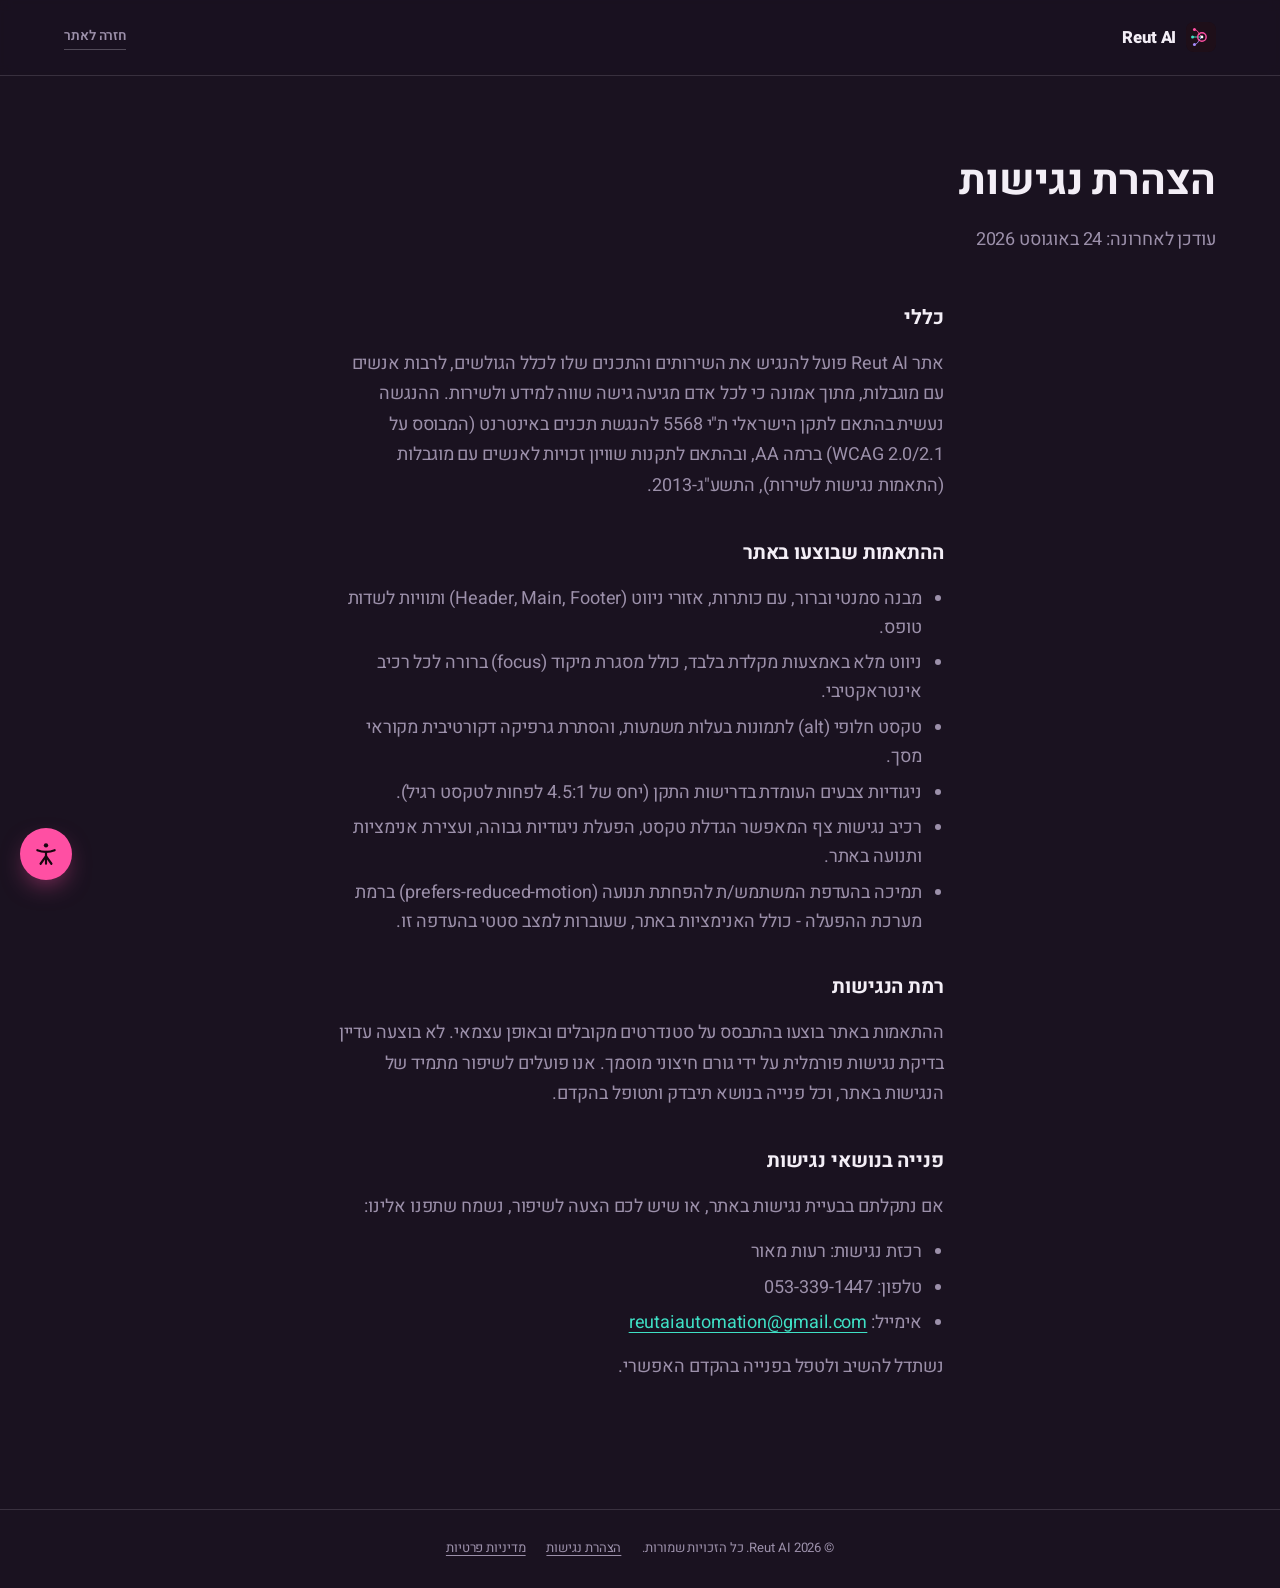
==== accessibility-statement.html @ 4bd415fb "Initial commit: Reut AI website with SEO + case-study redesign - Homepage semantic SEO structure: ti" ====
<!doctype html>
<html lang="he" dir="rtl">
<head>
<meta charset="utf-8">
<meta name="viewport" content="width=device-width, initial-scale=1, viewport-fit=cover">
<title>הצהרת נגישות | Reut AI</title>
<meta name="description" content="הצהרת הנגישות של אתר Reut AI — רמת ההנגשה, אמצעי הנגישות באתר ודרכי פנייה בנושא.">
<link rel="canonical" href="https://reutaisolutions.com/accessibility-statement.html">
<meta name="robots" content="index, follow">
<link rel="preconnect" href="https://fonts.googleapis.com">
<link rel="preconnect" href="https://fonts.gstatic.com" crossorigin>
<link href="https://fonts.googleapis.com/css2?family=Heebo:wght@300;400;500;600;700;800&family=JetBrains+Mono:wght@400;500&display=swap" rel="stylesheet">
<link rel="stylesheet" href="scrollcraft.css">
<style>
:root {
  --sc-canvas: #1A1220; --sc-surface: #241A2E; --sc-ink: #F3EEF6; --sc-ink-soft: #9C90AA;
  --sc-accent: #FF4FA3; --sc-accent-ink: #17060F;
  --sc-font-display: "Heebo", system-ui, sans-serif; --sc-font-text: "Heebo", system-ui, sans-serif;
  --sc-font-mono: "JetBrains Mono", ui-monospace, monospace;
  --brand-pink: #FF4FA3; --brand-turquoise: #3FE0C5; --brand-purple: #A78BFA;
  --sc-hairline: color-mix(in oklab, var(--sc-ink) 14%, transparent);
  --sc-hairline-strong: color-mix(in oklab, var(--sc-ink) 26%, transparent);
}
::selection { background: var(--brand-pink); color: #17060F; }
body { overflow-x: clip; }
.folio {
  position: sticky; inset-inline: 0; top: 0; z-index: 60;
  display: flex; align-items: center; justify-content: space-between;
  padding: clamp(0.9rem, 2vw, 1.4rem) var(--sc-gutter);
  background: color-mix(in oklab, var(--sc-canvas) 88%, transparent);
  backdrop-filter: blur(6px); -webkit-backdrop-filter: blur(6px);
  border-bottom: 1px solid var(--sc-hairline);
}
.folio__mark { display: flex; align-items: center; gap: 0.6rem; font-family: var(--sc-font-display); font-weight: 800; font-size: 1.05rem; color: var(--sc-ink); text-decoration: none; }
.folio__mark svg { width: 30px; height: 30px; flex-shrink: 0; }
.folio__back { font-family: var(--sc-font-text); font-size: 0.85rem; font-weight: 600; color: var(--sc-ink-soft); text-decoration: none; border-bottom: 1px solid var(--sc-hairline-strong); padding-bottom: 2px; }
.folio__back:hover { color: var(--brand-pink); border-color: var(--brand-pink); }

.legal-hero { padding: clamp(3rem, 8vh, 6rem) var(--sc-gutter) 1rem; max-width: var(--sc-maxw); margin-inline: auto; }
.legal-hero h1 { font-family: var(--sc-font-display); font-weight: 700; font-size: clamp(1.8rem, 1.4rem + 2vw, 2.6rem); margin: 0 0 0.6rem; }
.legal-hero p { color: var(--sc-ink-soft); margin: 0; }

.legal-content { max-width: 46rem; margin: 0 auto; padding: 2rem var(--sc-gutter) 7rem; }
.legal-content h2 { font-family: var(--sc-font-display); font-size: 1.25rem; font-weight: 700; margin: 2.2rem 0 0.9rem; }
.legal-content h2:first-child { margin-top: 0; }
.legal-content p { color: var(--sc-ink-soft); line-height: 1.7; margin: 0 0 0.9rem; }
.legal-content ul { margin: 0 0 0.9rem; padding-inline-start: 1.4rem; list-style: disc; color: var(--sc-ink-soft); }
.legal-content li { margin-bottom: 0.4rem; }
.legal-content a { color: var(--brand-turquoise); text-decoration: underline; }
.legal-content a:hover { color: var(--sc-ink); }

.site-footer { border-top: 1px solid var(--sc-hairline); padding: 1.8rem var(--sc-gutter); }
.footer-inner { max-width: var(--sc-maxw); margin-inline: auto; display: flex; flex-wrap: wrap; align-items: center; justify-content: center; gap: 1.3rem; font-size: 0.82rem; color: var(--sc-ink-soft); }
.footer-inner a { color: var(--sc-ink-soft); text-decoration: underline; text-underline-offset: 3px; }
.footer-inner a:hover { color: var(--sc-ink); }

.a11y-fab { position: fixed; bottom: 20px; left: 20px; z-index: 300; width: 52px; height: 52px; border-radius: 50%; border: none; cursor: pointer; background: var(--brand-pink); color: #17060F; display: flex; align-items: center; justify-content: center; box-shadow: 0 10px 26px -8px color-mix(in oklab, var(--brand-pink) 60%, transparent); }
.a11y-fab svg { width: 26px; height: 26px; }
.a11y-panel { position: fixed; bottom: 82px; left: 20px; z-index: 300; width: 260px; background: var(--sc-surface); border: 1px solid var(--sc-hairline-strong); border-radius: var(--sc-r-lg); padding: 1.1rem; box-shadow: var(--sc-e3); display: none; flex-direction: column; gap: 0.8rem; }
.a11y-panel.open { display: flex; }
.a11y-panel h2 { font-size: 0.95rem; font-weight: 700; margin: 0 0 0.2rem; }
.a11y-row { display: flex; align-items: center; justify-content: space-between; gap: 10px; }
.a11y-row span { font-size: 0.85rem; color: var(--sc-ink-soft); }
.a11y-row .grp { display: flex; gap: 6px; }
.a11y-panel button { font-family: var(--sc-font-text); font-size: 0.8rem; background: var(--sc-canvas); color: var(--sc-ink); border: 1px solid var(--sc-hairline-strong); border-radius: var(--sc-r-sm); padding: 6px 10px; cursor: pointer; }
.a11y-panel button[aria-pressed="true"] { background: var(--brand-pink); border-color: var(--brand-pink); color: #17060F; }
.a11y-reset { text-align: center; margin-top: 0.2rem; }
html.a11y-reduce-motion * { animation-duration: 0.001ms !important; transition-duration: 0.001ms !important; }
html.a11y-high-contrast { --sc-canvas:#000; --sc-surface:#000; --sc-ink:#fff; --sc-ink-soft:#fff; --sc-hairline:#fff; --sc-hairline-strong:#fff; --brand-pink:#ff7fc0; --brand-turquoise:#7ff2df; --brand-purple:#c9b8ff; }
html { font-size: calc(100% * var(--a11y-scale, 1)); }
</style>
</head>
<body>

<nav class="folio" aria-label="ניווט ראשי">
  <a href="index.html" class="folio__mark">
    <svg viewBox="0 0 64 64" xmlns="http://www.w3.org/2000/svg" aria-hidden="true" focusable="false">
      <rect width="64" height="64" rx="16" fill="#1E0F19"/>
      <circle cx="18" cy="16" r="3.2" fill="#FF4FA3"/><circle cx="14" cy="32" r="3.2" fill="#3FE0C5"/><circle cx="18" cy="48" r="3.2" fill="#A78BFA"/>
      <path d="M18 16C26 16 26 26 34 32" fill="none" stroke="#FF4FA3" stroke-width="2" stroke-linecap="round"/>
      <path d="M14 32H34" fill="none" stroke="#3FE0C5" stroke-width="2" stroke-linecap="round"/>
      <path d="M18 48C26 48 26 38 34 32" fill="none" stroke="#A78BFA" stroke-width="2" stroke-linecap="round"/>
      <circle cx="34" cy="32" r="9" fill="none" stroke="#FF4FA3" stroke-width="3"/><circle cx="34" cy="32" r="3" fill="#fff"/>
    </svg>
    Reut AI
  </a>
  <a href="index.html" class="folio__back">חזרה לאתר</a>
</nav>

<main>
  <div class="legal-hero">
    <h1>הצהרת נגישות</h1>
    <p>עודכן לאחרונה: 24 באוגוסט 2026</p>
  </div>

  <div class="legal-content">
    <h2>כללי</h2>
    <p>אתר Reut AI פועל להנגיש את השירותים והתכנים שלו לכלל הגולשים, לרבות אנשים עם מוגבלות, מתוך אמונה כי לכל אדם מגיעה גישה שווה למידע ולשירות. ההנגשה נעשית בהתאם לתקן הישראלי ת"י 5568 להנגשת תכנים באינטרנט (המבוסס על WCAG 2.0/2.1) ברמה AA, ובהתאם לתקנות שוויון זכויות לאנשים עם מוגבלות (התאמות נגישות לשירות), התשע"ג-2013.</p>

    <h2>ההתאמות שבוצעו באתר</h2>
    <ul>
      <li>מבנה סמנטי וברור, עם כותרות, אזורי ניווט (Header, Main, Footer) ותוויות לשדות טופס.</li>
      <li>ניווט מלא באמצעות מקלדת בלבד, כולל מסגרת מיקוד (focus) ברורה לכל רכיב אינטראקטיבי.</li>
      <li>טקסט חלופי (alt) לתמונות בעלות משמעות, והסתרת גרפיקה דקורטיבית מקוראי מסך.</li>
      <li>ניגודיות צבעים העומדת בדרישות התקן (יחס של 4.5:1 לפחות לטקסט רגיל).</li>
      <li>רכיב נגישות צף המאפשר הגדלת טקסט, הפעלת ניגודיות גבוהה, ועצירת אנימציות ותנועה באתר.</li>
      <li>תמיכה בהעדפת המשתמש/ת להפחתת תנועה (prefers-reduced-motion) ברמת מערכת ההפעלה - כולל האנימציות באתר, שעוברות למצב סטטי בהעדפה זו.</li>
    </ul>

    <h2>רמת הנגישות</h2>
    <p>ההתאמות באתר בוצעו בהתבסס על סטנדרטים מקובלים ובאופן עצמאי. לא בוצעה עדיין בדיקת נגישות פורמלית על ידי גורם חיצוני מוסמך. אנו פועלים לשיפור מתמיד של הנגישות באתר, וכל פנייה בנושא תיבדק ותטופל בהקדם.</p>

    <h2>פנייה בנושאי נגישות</h2>
    <p>אם נתקלתם בבעיית נגישות באתר, או שיש לכם הצעה לשיפור, נשמח שתפנו אלינו:</p>
    <ul>
      <li>רכזת נגישות: רעות מאור</li>
      <li>טלפון: 053-339-1447</li>
      <li>אימייל: <a href="mailto:reutaiautomation@gmail.com">reutaiautomation@gmail.com</a></li>
    </ul>
    <p>נשתדל להשיב ולטפל בפנייה בהקדם האפשרי.</p>
  </div>
</main>

<footer class="site-footer">
  <div class="footer-inner">
    <span>© <span id="year"></span> Reut AI. כל הזכויות שמורות.</span>
    <a href="accessibility-statement.html">הצהרת נגישות</a>
    <a href="privacy.html">מדיניות פרטיות</a>
  </div>
</footer>

<div class="a11y-panel" id="a11yPanel" role="dialog" aria-label="הגדרות נגישות">
  <h2>הגדרות נגישות</h2>
  <div class="a11y-row"><span>גודל טקסט</span><div class="grp"><button type="button" id="a11yFontDec" aria-label="הקטן טקסט">א-</button><button type="button" id="a11yFontInc" aria-label="הגדל טקסט">א+</button></div></div>
  <div class="a11y-row"><span>ניגודיות גבוהה</span><button type="button" id="a11yContrastToggle" aria-pressed="false">הפעלה</button></div>
  <div class="a11y-row"><span>עצירת אנימציות</span><button type="button" id="a11yMotionToggle" aria-pressed="false">הפעלה</button></div>
  <button type="button" class="a11y-reset" id="a11yReset">איפוס הגדרות</button>
</div>
<button type="button" class="a11y-fab" id="a11yToggle" aria-haspopup="dialog" aria-expanded="false" aria-controls="a11yPanel" aria-label="פתיחת תפריט נגישות">
  <svg viewBox="0 0 24 24" fill="none" aria-hidden="true" focusable="false">
    <circle cx="12" cy="4" r="2" fill="currentColor"/>
    <path d="M4 8.5C6.5 9.5 9 10 12 10C15 10 17.5 9.5 20 8.5" stroke="currentColor" stroke-width="2" stroke-linecap="round"/>
    <path d="M12 10V21" stroke="currentColor" stroke-width="2" stroke-linecap="round"/>
    <path d="M12 14L7 21" stroke="currentColor" stroke-width="2" stroke-linecap="round"/>
    <path d="M12 14L17 21" stroke="currentColor" stroke-width="2" stroke-linecap="round"/>
  </svg>
</button>

<script src="page.js"></script>
</body>
</html>
---- scrollcraft.css ----
/* ============================================================================
   scrollcraft.css: the taste floor
   ----------------------------------------------------------------------------
   Two layers, and the split matters:

     TOKENS   what you override per brand. Colour roles, the type ramp, the
              spacing scale, elevation, motion. A brand is ~12 values.
     DEVICES  what the engine drives. Do not restyle these to taste; they are
              the mechanism. Style your own markup instead.

   Nothing here draws a "component". There are no card, badge, or pill classes,
   because a stylesheet that ships those is how every page built on it ends up
   with the same shapes. You get a floor and a vocabulary; the composition is
   yours.
   ========================================================================== */

/* ---------------------------------------------------------------- tokens -- */
:root {
  /* --- colour roles. Override these six and the page is rebranded. -------- */
  --sc-canvas:      #08090b;   /* the page ground. Drift interpolates this.   */
  --sc-surface:     #101217;   /* anything raised off the ground             */
  --sc-ink:         #f4f2ef;   /* primary text                               */
  --sc-ink-soft:    #9a9ba1;   /* secondary text. Tinted, never flat gray.   */
  --sc-accent:      #d8ff3e;   /* ONE accent. It owns a region, not confetti. */
  --sc-accent-ink:  #08090b;   /* text that sits on the accent               */

  --sc-hairline:    color-mix(in oklab, var(--sc-ink) 12%, transparent);
  --sc-hairline-strong: color-mix(in oklab, var(--sc-ink) 22%, transparent);

  /* --- type. Two families max. Display carries voice, text carries prose. - */
  --sc-font-display: "Instrument Sans", "Geist", system-ui, sans-serif;
  --sc-font-text:    "Geist", system-ui, sans-serif;
  --sc-font-mono:    "Geist Mono", ui-monospace, monospace;

  /* Fluid ramp. Tracking tightens as size grows because a face set at 6rem
     with 0 tracking reads loose; this is optical correction, not decoration. */
  --sc-t-xs:   clamp(0.75rem, 0.72rem + 0.15vw, 0.82rem);
  --sc-t-sm:   clamp(0.875rem, 0.84rem + 0.18vw, 0.95rem);
  --sc-t-base: clamp(1rem, 0.96rem + 0.22vw, 1.125rem);
  --sc-t-lg:   clamp(1.2rem, 1.1rem + 0.5vw, 1.5rem);
  --sc-t-xl:   clamp(1.6rem, 1.35rem + 1.2vw, 2.25rem);
  --sc-t-2xl:  clamp(2.1rem, 1.6rem + 2.4vw, 3.4rem);
  --sc-t-3xl:  clamp(2.8rem, 1.9rem + 4.2vw, 5rem);
  --sc-t-4xl:  clamp(3.4rem, 1.9rem + 6.6vw, 7.5rem);

  --sc-track-tight:  -0.035em;
  --sc-track-snug:   -0.02em;
  --sc-track-normal: -0.005em;
  --sc-track-wide:    0.08em;

  --sc-leading-none: 0.94;
  --sc-leading-tight: 1.06;
  --sc-leading-body: 1.62;

  --sc-measure: 62ch;

  /* --- space. 4px base: the useful middle steps an 8-only scale misses. --- */
  --sc-1: 0.25rem;  --sc-2: 0.5rem;   --sc-3: 0.75rem;  --sc-4: 1rem;
  --sc-5: 1.5rem;   --sc-6: 2rem;     --sc-7: 3rem;     --sc-8: 4rem;
  --sc-9: 6rem;     --sc-10: 8rem;    --sc-11: 12rem;

  /* Section rhythm is fluid so a phone doesn't inherit desktop air. */
  --sc-section: clamp(4.5rem, 9vw, 11rem);
  --sc-gutter:  clamp(1.25rem, 5vw, 5.5rem);
  --sc-maxw:    82rem;

  /* --- radius. Pick one scale for the page and hold it. ------------------- */
  --sc-r-sm: 6px;  --sc-r-md: 12px;  --sc-r-lg: 20px;  --sc-r-pill: 999px;

  /* --- elevation. Every shadow has an offset AND a soft blur, and is tinted
         to the canvas hue. A zero-offset coloured halo is decoration, not
         depth, so there isn't one here. ---------------------------------- */
  --sc-shadow-color: 220 40% 2%;
  --sc-e1: 0 1px 2px hsl(var(--sc-shadow-color) / 0.28),
           0 2px 6px -1px hsl(var(--sc-shadow-color) / 0.20);
  --sc-e2: 0 2px 4px hsl(var(--sc-shadow-color) / 0.24),
           0 8px 18px -4px hsl(var(--sc-shadow-color) / 0.30);
  --sc-e3: 0 4px 8px hsl(var(--sc-shadow-color) / 0.22),
           0 18px 40px -8px hsl(var(--sc-shadow-color) / 0.38),
           0 48px 90px -24px hsl(var(--sc-shadow-color) / 0.30);

  /* Edge light: a 1px top highlight sells a raised surface better than any
     amount of blur, because real raised things catch light on their lip. */
  --sc-edge: inset 0 1px 0 color-mix(in oklab, var(--sc-ink) 10%, transparent);

  /* --- motion. Built-in CSS easings are too weak for UI. ------------------ */
  --sc-ease-out:    cubic-bezier(0.23, 1, 0.32, 1);
  --sc-ease-in-out: cubic-bezier(0.77, 0, 0.175, 1);
  --sc-ease-drawer: cubic-bezier(0.32, 0.72, 0, 1);
  --sc-d-fast: 160ms;  --sc-d-base: 240ms;  --sc-d-slow: 420ms;

  --sc-z-stage: 1; --sc-z-copy: 20; --sc-z-chrome: 60;
}

/* --------------------------------------------------------------- reset -- */
*, *::before, *::after { box-sizing: border-box; }
html { -webkit-text-size-adjust: 100%; scroll-behavior: smooth; }
@media (prefers-reduced-motion: reduce) { html { scroll-behavior: auto; } }

body {
  margin: 0;
  background: var(--sc-canvas);
  color: var(--sc-ink);
  font-family: var(--sc-font-text);
  font-size: var(--sc-t-base);
  line-height: var(--sc-leading-body);
  letter-spacing: var(--sc-track-normal);
  -webkit-font-smoothing: antialiased;
  text-rendering: optimizeLegibility;
  font-synthesis-weight: none;
  overflow-x: clip;
}
img, video, canvas, svg { display: block; max-width: 100%; }
button, input, select, textarea { font: inherit; color: inherit; }

/* ------------------------------------------------- the browser surfaces --
   The parts you did not draw still carry the design. Selection, caret, focus
   ring, scrollbar and tabular numerals all ship with defaults that belong to no
   design system. Theming them is the cheapest signal that a page was built
   rather than assembled, and it is the step that gets skipped most reliably. */
::selection { background: var(--sc-accent); color: var(--sc-accent-ink); }
:root { caret-color: var(--sc-accent); accent-color: var(--sc-accent); }
:focus-visible {
  outline: 2px solid var(--sc-accent);
  outline-offset: 3px;
  border-radius: var(--sc-r-sm);
}
:where(a) { color: inherit; text-decoration-thickness: 1px; text-underline-offset: 0.22em; }
@supports (scrollbar-color: auto) {
  html { scrollbar-color: color-mix(in oklab, var(--sc-ink) 26%, transparent) transparent; scrollbar-width: thin; }
}
:where(table, .sc-nums, [data-sc-count]) { font-variant-numeric: tabular-nums; }

/* ----------------------------------------------------------- typography -- */
.sc-display {
  font-family: var(--sc-font-display);
  font-weight: 500;
  line-height: var(--sc-leading-none);
  letter-spacing: var(--sc-track-tight);
  text-wrap: balance;
  margin: 0;
}
.sc-display--xl { font-size: var(--sc-t-4xl); }
.sc-display--lg { font-size: var(--sc-t-3xl); }
.sc-display--md { font-size: var(--sc-t-2xl); letter-spacing: var(--sc-track-snug); }
.sc-lede {
  font-size: var(--sc-t-lg);
  line-height: 1.44;
  letter-spacing: var(--sc-track-snug);
  color: var(--sc-ink);
  max-width: 46ch;
  text-wrap: pretty;
  margin: 0;
}
.sc-body { max-width: var(--sc-measure); color: var(--sc-ink-soft); text-wrap: pretty; margin: 0; }
.sc-label {
  font-family: var(--sc-font-mono);
  font-size: var(--sc-t-xs);
  letter-spacing: var(--sc-track-wide);
  text-transform: uppercase;
  color: var(--sc-ink-soft);
}

/* ---------------------------------------------------------------- layout -- */
.sc-wrap { width: 100%; max-width: var(--sc-maxw); margin-inline: auto; padding-inline: var(--sc-gutter); }
.sc-section { padding-block: var(--sc-section); }
/* More space above a heading than below it: the gap belongs to the boundary,
   not to the pair. */
.sc-stack > * + * { margin-top: var(--sc-4); }
.sc-stack > :is(h1,h2,h3) { margin-top: var(--sc-7); }
.sc-stack > :is(h1,h2,h3):first-child { margin-top: 0; }
.sc-rule { height: 1px; border: 0; background: var(--sc-hairline); margin: 0; }

/* =============================================================== DEVICES ==
   Driven by the engine. Restyle your own markup, not these.                */

.sc-act--pinned { position: relative; }
.sc-stage {
  position: sticky; top: 0;
  height: 100vh; height: 100svh;
  overflow: clip;
  z-index: var(--sc-z-stage);
}

/* scrub / sequence media */
.sc-stage :is(video[data-sc-scrub], canvas[data-sc-sequence], .sc-stage__poster) {
  position: absolute; inset: 0;
  width: 100%; height: 100%;
  object-fit: cover;
}
video[data-sc-scrub] { opacity: 0; transition: opacity 380ms var(--sc-ease-out); }
.sc-has-clip video[data-sc-scrub] { opacity: 1; }
/* The poster is a live frame-holder, not a placeholder: it stays up until a
   real video frame has painted, which is what stops the blank-stage flash. */
.sc-stage__poster { z-index: 0; transition: opacity 380ms var(--sc-ease-out); }
.sc-has-clip .sc-stage__poster { opacity: 0; }

/* A scrim only where text sits. A full-frame darkening layer flattens the
   image everywhere to fix contrast in one corner. */
.sc-scrim {
  position: absolute; inset: 0; pointer-events: none; z-index: 1;
  background: linear-gradient(
    var(--sc-scrim-angle, 180deg),
    color-mix(in oklab, var(--sc-canvas) var(--sc-scrim-a, 78%), transparent) 0%,
    color-mix(in oklab, var(--sc-canvas) 30%, transparent) 42%,
    transparent 68%);
}
/* Point the scrim at the copy. A scrim gradient that darkens the top while the
   copy sits at the bottom fixes contrast nowhere and flattens the image
   everywhere, which is the most common way text-over-video goes wrong. */
.sc-scrim--bottom { --sc-scrim-angle: 0deg; }
.sc-scrim--left   { --sc-scrim-angle: 90deg; }
.sc-scrim--right  { --sc-scrim-angle: 270deg; }

/* Corner scrims, for copy anchored to a corner. An edge gradient has to darken
   a whole band across the frame to cover one corner; a corner gradient puts the
   density where the text is and leaves the rest of the image alone. Pair with
   .sc-copy--lead / .sc-copy--trail. */
.sc-scrim--lead {
  background: linear-gradient(to top right,
    color-mix(in oklab, var(--sc-canvas) 94%, transparent) 0%,
    color-mix(in oklab, var(--sc-canvas) 72%, transparent) 30%,
    color-mix(in oklab, var(--sc-canvas) 30%, transparent) 52%,
    transparent 72%);
}
.sc-scrim--trail {
  background: linear-gradient(to top left,
    color-mix(in oklab, var(--sc-canvas) 94%, transparent) 0%,
    color-mix(in oklab, var(--sc-canvas) 72%, transparent) 30%,
    color-mix(in oklab, var(--sc-canvas) 30%, transparent) 52%,
    transparent 72%);
}
/* A band across the bottom, for copy that spans the full width of the frame.
   That is what both corner anchors become below 860px, and it is also the right
   shape whenever the copy block is wider than a corner. */
.sc-scrim--band {
  background: linear-gradient(to top,
    color-mix(in oklab, var(--sc-canvas) 94%, transparent) 0%,
    color-mix(in oklab, var(--sc-canvas) 74%, transparent) 22%,
    color-mix(in oklab, var(--sc-canvas) 30%, transparent) 42%,
    transparent 58%);
}
.sc-scrim--vignette {
  background: radial-gradient(120% 90% at 50% 45%, transparent 40%,
              color-mix(in oklab, var(--sc-canvas) 70%, transparent) 100%);
}

/* copy over a stage.
   max-width is in rem, never ch. A `ch` on this container resolves against the
   CONTAINER's font-size (body size), not the display size of the heading inside
   it, so `max-width: 20ch` here silently produces a ~180px column and wraps a
   hero headline to six lines. Set a ch measure on the text element itself. */
.sc-copy {
  position: absolute; z-index: var(--sc-z-copy);
  inset-inline: var(--sc-gutter);
  max-width: min(46rem, 76vw);
  will-change: opacity, transform;
}
.sc-copy--lead   { left: var(--sc-gutter); bottom: clamp(3rem, 12vh, 9rem); }
/* inset-inline FIRST. It is the shorthand for left+right, so declaring it after
   `left: 50%` resets left to auto and the block drifts off the left edge. */
.sc-copy--center { inset-inline: auto; left: 50%; top: 50%; translate: -50% -50%; text-align: center; }
.sc-copy--trail  { inset-inline: auto; right: var(--sc-gutter); bottom: clamp(3rem, 12vh, 9rem); text-align: right; }

/* cue defaults: the engine writes opacity/transform inline, these are the
   pre-paint state so nothing flashes before the first read() */
[data-sc-cue] { opacity: 0; will-change: opacity, transform; }
.sc-ready [data-sc-cue] { transition: none; }

/* kinetic split */
.sc-split { display: inline-block; overflow: hidden; vertical-align: top; }
/* Descenders live below the baseline; a line mask clipped to the line box eats
   the tails off g, y, p, j. The padding buys them room back. */
.sc-split--line { display: block; padding-bottom: 0.14em; margin-bottom: -0.14em; }
.sc-split__i { display: inline-block; will-change: transform, opacity; }
.sc-is-split { opacity: 1 !important; }

/* horizontal rail */
[data-sc-pan] { display: flex; will-change: transform; }

/* reveal + parallax */
[data-sc-reveal] { will-change: clip-path; }
[data-sc-parallax] { will-change: transform; }

/* flow reveal (fires once) */
[data-sc-in], [data-sc-stagger] > * {
  opacity: 0;
  transform: translate3d(0, 14px, 0);
  transition: opacity 620ms var(--sc-ease-out), transform 620ms var(--sc-ease-out);
}
[data-sc-in].sc-in, [data-sc-stagger] > .sc-in { opacity: 1; transform: none; }

/* pointer devices */
[data-sc-tilt] { transform-style: preserve-3d; will-change: transform; }
[data-sc-magnet] { will-change: transform; }
/* isolation always; position only if nothing more specific already set it.
   Written with :where() (zero specificity) on purpose: a plain `position:
   relative` here has the same weight as `.sc-stage` and, being later in the
   file, silently wins. A stage carrying both attributes then stops being
   sticky and the whole act scrolls away instead of pinning. */
[data-sc-spotlight] { isolation: isolate; }
:where([data-sc-spotlight]) { position: relative; }
[data-sc-spotlight]::after {
  content: ""; position: absolute; inset: 0; pointer-events: none; z-index: 2;
  background: radial-gradient(
    28rem 28rem at calc(var(--sc-mx, 0.5) * 100%) calc(var(--sc-my, 0.5) * 100%),
    color-mix(in oklab, var(--sc-accent) 16%, transparent), transparent 70%);
  opacity: 0; transition: opacity var(--sc-d-slow) var(--sc-ease-out);
}
[data-sc-spotlight]:hover::after { opacity: 1; }

/* =========================================================== WORLDFLIGHT ==
   One fixed stage for the whole page. The only thing in document flow is the
   spacer, and it is empty. If you find yourself adding a section here, you want
   act mode instead: the moment a real block scrolls past the fixed stage, the
   page has a seam again and the whole point is gone.                        */

[data-sc-mode="worldflight"] { position: relative; }

.sc-world {
  position: fixed; inset: 0;
  overflow: clip;
  z-index: var(--sc-z-stage);
  background: var(--sc-canvas);
}

/* Every leg is mounted for the life of the page and stacked in the same box.
   The engine owns opacity, visibility and z-index here; do not set them. */
.sc-world__seg {
  position: absolute; inset: 0;
  opacity: 0;
  will-change: opacity;
}
.sc-world__seg > :is(video, img, canvas) {
  position: absolute; inset: 0;
  width: 100%; height: 100%;
  object-fit: cover;
}
/* The poster is the frame-holder AND the first camera move: the engine pushes
   it in slowly until a real decoded frame is available to replace it. */
.sc-world__poster {
  z-index: 0;
  transform-origin: 50% 50%;
  transition: opacity 420ms var(--sc-ease-out);
}
.sc-world__seg > video { z-index: 1; }
.sc-world__seg.sc-has-clip .sc-world__poster { opacity: 0; }
/* The act stylesheet lights a clip through its ancestor act. A worldflight leg
   has no act, so match the class the engine also writes on the clip itself. */
video[data-sc-scrub].sc-has-clip { opacity: 1; }

/* The copy layer is fixed too, and inert by default: the engine hands
   pointer-events back to a block only while it is actually legible. */
.sc-world__copy {
  position: fixed; inset: 0;
  z-index: var(--sc-z-copy);
  pointer-events: none;
}
.sc-world__scrim { position: absolute; inset: 0; pointer-events: none; z-index: 0; }
[data-sc-copy] {
  opacity: 0;
  pointer-events: none;
  will-change: opacity, transform;
}
.sc-ready [data-sc-copy] { transition: none; }

/* The track. Empty on purpose. */
.sc-world__spacer { pointer-events: none; }

/* scroll progress */
[data-sc-progress] {
  position: fixed; inset: 0 0 auto 0; height: 2px; z-index: var(--sc-z-chrome);
  background: var(--sc-accent); transform-origin: 0 50%; transform: scaleX(0);
  will-change: transform;
}

/* ----------------------------------------------------------- atmosphere --
   Depth is not only shadow. Grain keeps a flat dark ground from banding, and
   it is the difference between "a dark page" and "a lit room". */
.sc-grain { position: fixed; inset: 0; pointer-events: none; z-index: 3; opacity: 0.045; }
.sc-grain::before {
  content: ""; position: absolute; inset: -50%;
  background-image: url("data:image/svg+xml;utf8,<svg xmlns='http://www.w3.org/2000/svg' width='140' height='140'><filter id='n'><feTurbulence type='fractalNoise' baseFrequency='0.85' numOctaves='3'/></filter><rect width='140' height='140' filter='url(%23n)'/></svg>");
}

/* -------------------------------------------------------- reduced motion -- */
@media (prefers-reduced-motion: reduce) {
  /* Fewer and gentler, not zero. Opacity still carries the reveal so the page
     is comprehensible; every position change is dropped. */
  [data-sc-in], [data-sc-stagger] > * { transform: none; transition-duration: 220ms; }
  [data-sc-parallax], [data-sc-pan], .sc-split__i { transform: none !important; }
  /* A wipe is a position change too. Show reveal content settled. */
  [data-sc-reveal] { clip-path: none !important; }
  /* A rail's transform IS its navigation, not decoration. Zeroing it the way
     parallax and kinetic type are zeroed parks the act on its first screenful
     and makes everything past the fold unreachable: a device degrading into
     missing content. Hand the travel back to the reader as an ordinary scroll
     region instead, so the same items are all still gettable without motion.
     A build that would rather re-lay the rail out as a grid can still do that;
     this is the floor, not the ceiling. */
  [data-sc-act="pan"] .sc-stage,
  [data-sc-act="pan"] [data-sc-stage] {
    overflow-x: auto; overflow-y: hidden;
    overscroll-behavior-x: contain;
    scroll-snap-type: x proximity;
  }
  [data-sc-pan] > * { scroll-snap-align: center; }
  [data-sc-spotlight]::after { display: none; }
  /* A worldflight keeps its whole story here. No clip is ever fetched, so the
     posters are the film, and they cross-dissolve through exactly the same
     seams at exactly the same scroll positions. The push-in and the copy drift
     are the only things that go. */
  .sc-world__poster, [data-sc-copy] { transform: none !important; }
}

/* --------------------------------------------------------------- mobile -- */
@media (max-width: 860px) {
  .sc-copy { inset-inline: var(--sc-gutter); max-width: none; }
  .sc-copy--trail { text-align: left; }
  .sc-stage { height: 100svh; }
  /* .sc-copy--trail re-anchors to the left and spans the full width here, so a
     bottom-RIGHT corner gradient darkens the one corner the copy just left and
     guarantees a contrast failure over any bright clip. Point the density at
     the copy: the same band .sc-scrim--band paints. */
  .sc-scrim--trail {
    background: linear-gradient(to top,
      color-mix(in oklab, var(--sc-canvas) 94%, transparent) 0%,
      color-mix(in oklab, var(--sc-canvas) 74%, transparent) 22%,
      color-mix(in oklab, var(--sc-canvas) 30%, transparent) 42%,
      transparent 58%);
  }
}
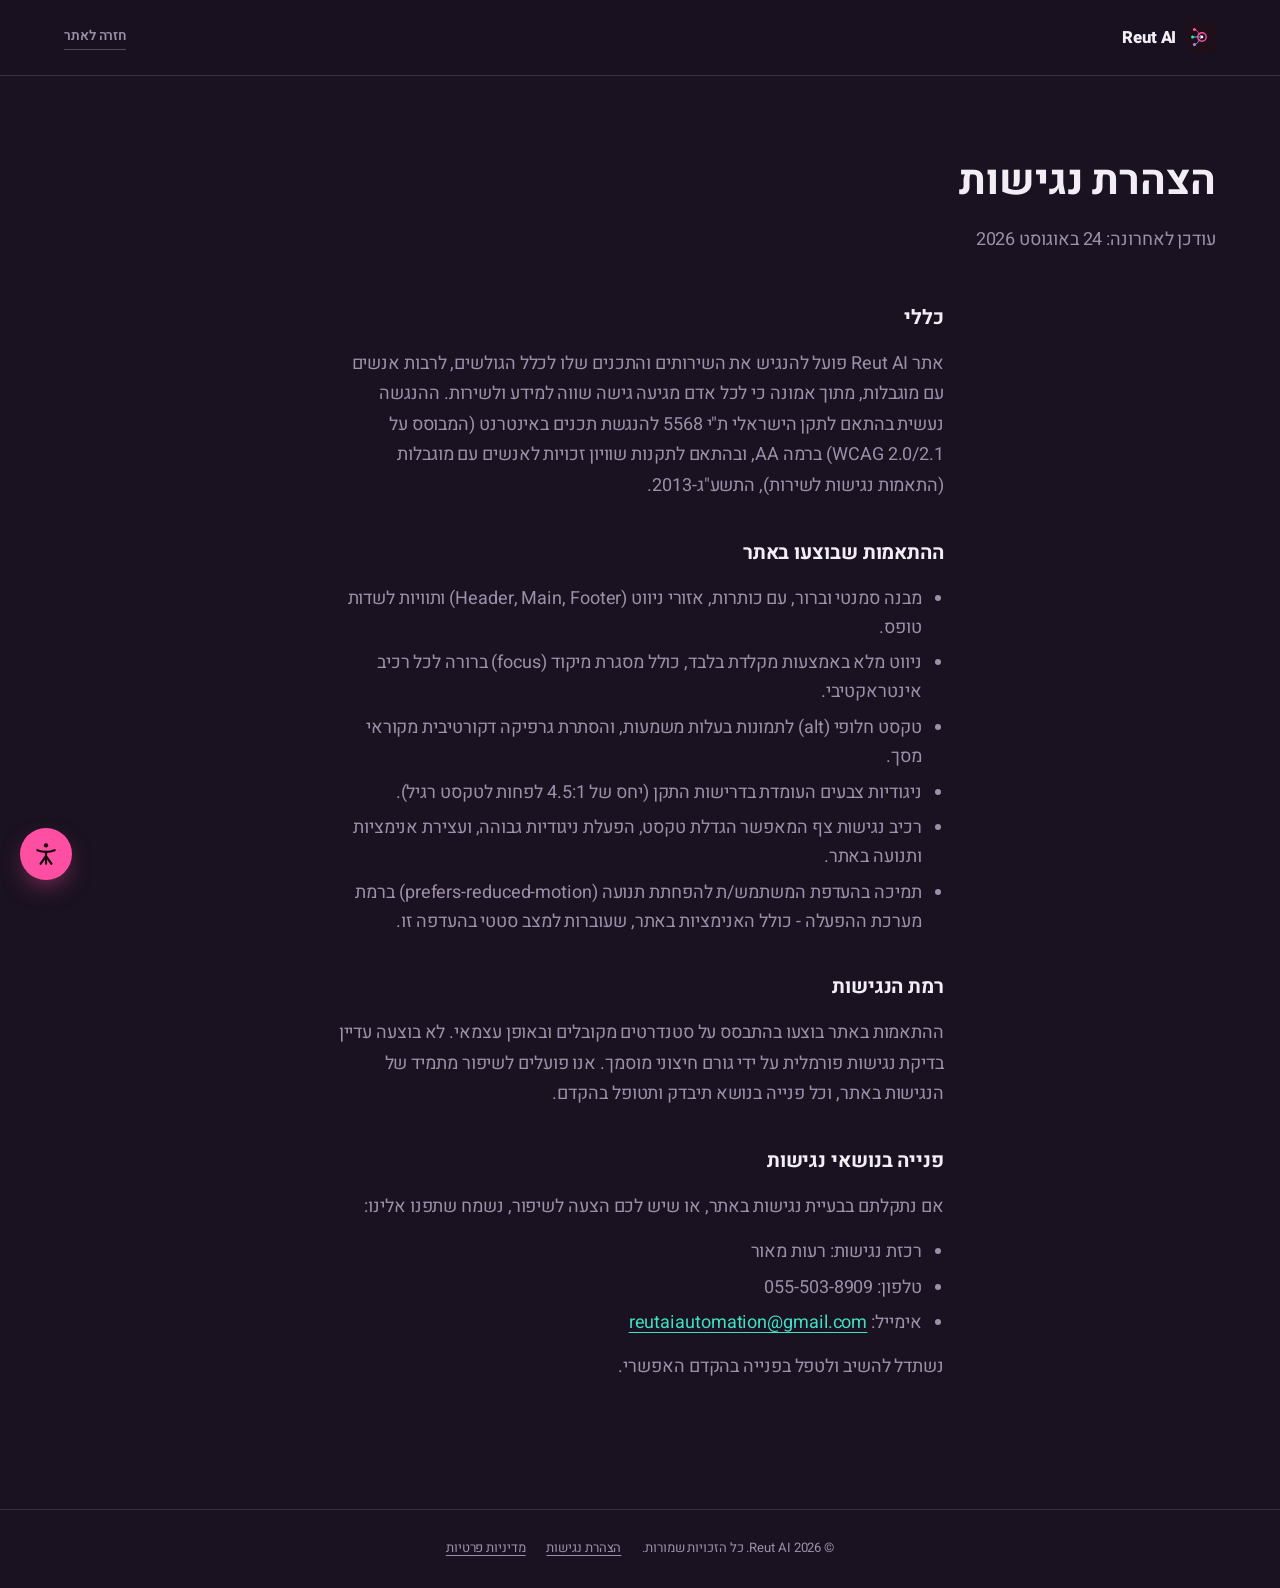
==== commit fd018b3d: "Switch business phone and WhatsApp link to the new number 055-503-8909 Co-Authored-By: Claude Opus 5" ====
--- a/accessibility-statement.html
+++ b/accessibility-statement.html
@@ -114,7 +114,7 @@
     <p>אם נתקלתם בבעיית נגישות באתר, או שיש לכם הצעה לשיפור, נשמח שתפנו אלינו:</p>
     <ul>
       <li>רכזת נגישות: רעות מאור</li>
-      <li>טלפון: 053-339-1447</li>
+      <li>טלפון: 055-503-8909</li>
       <li>אימייל: <a href="mailto:reutaiautomation@gmail.com">reutaiautomation@gmail.com</a></li>
     </ul>
     <p>נשתדל להשיב ולטפל בפנייה בהקדם האפשרי.</p>
